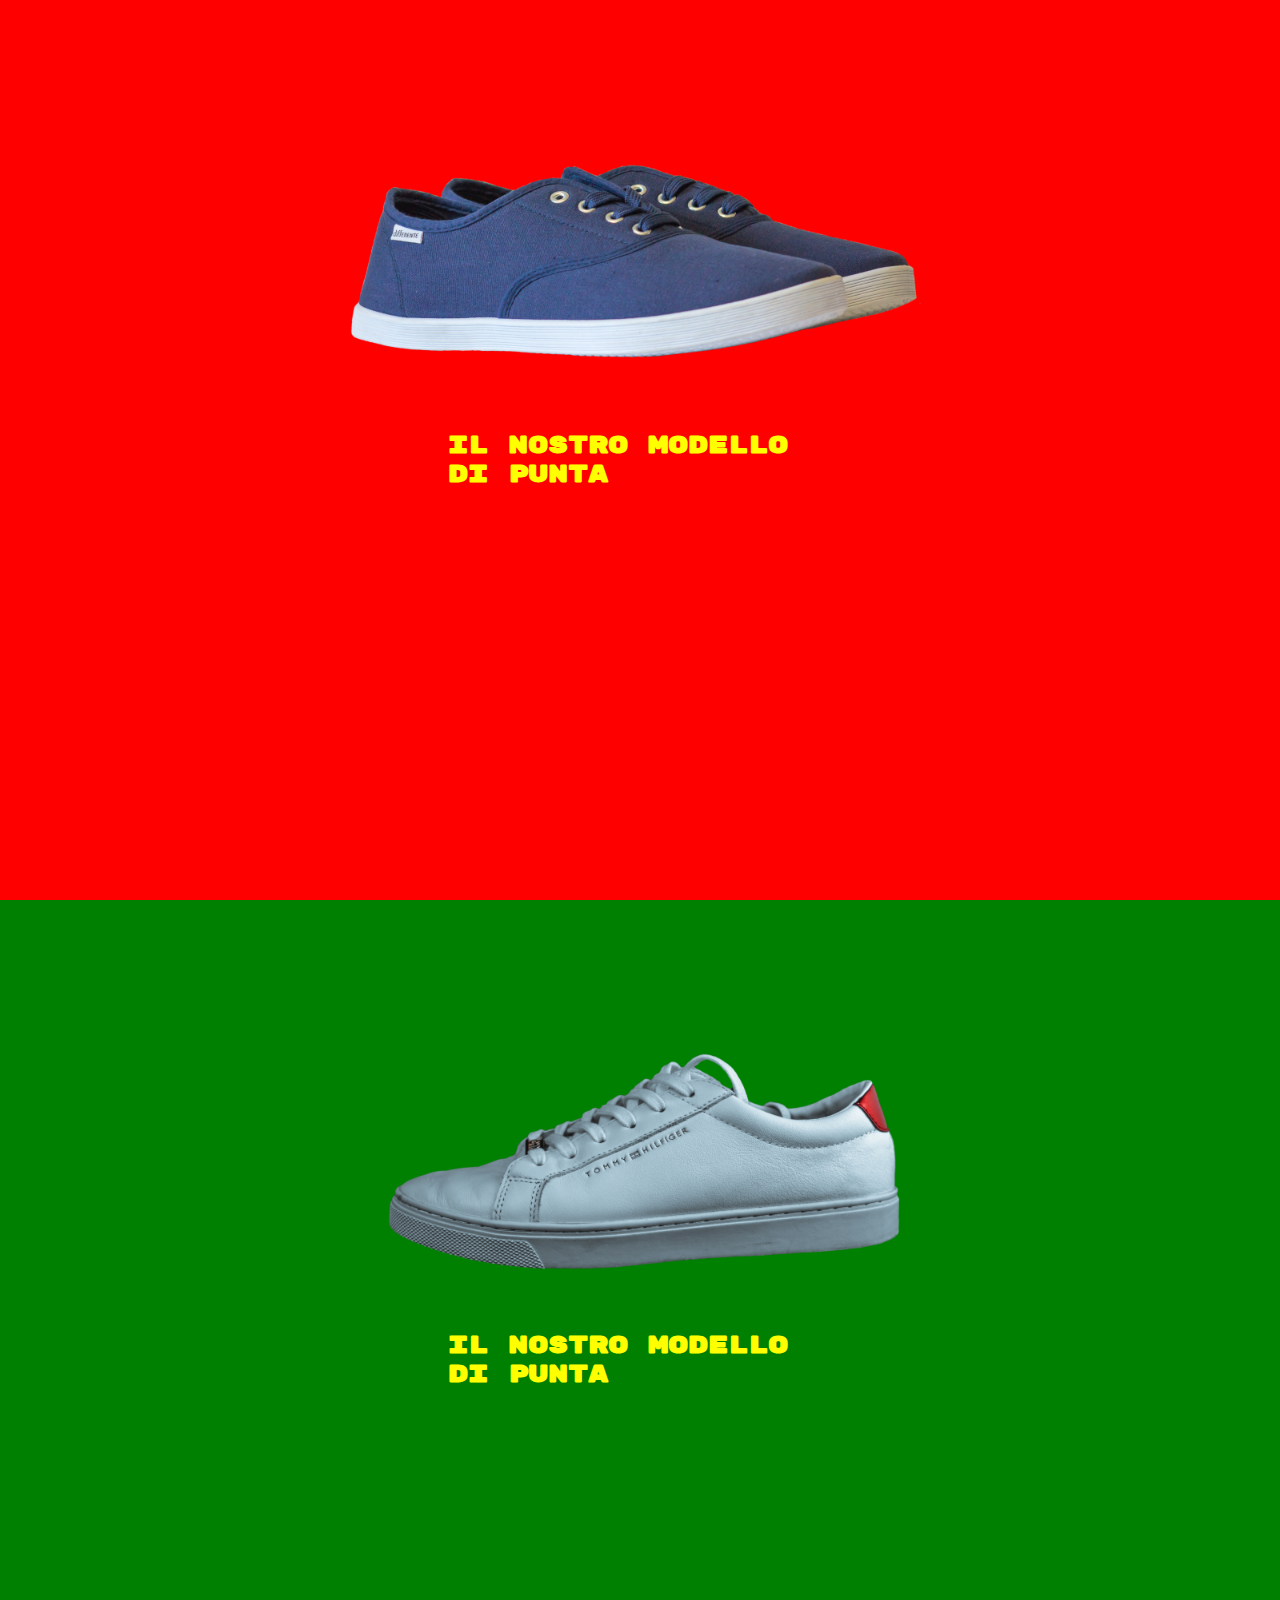
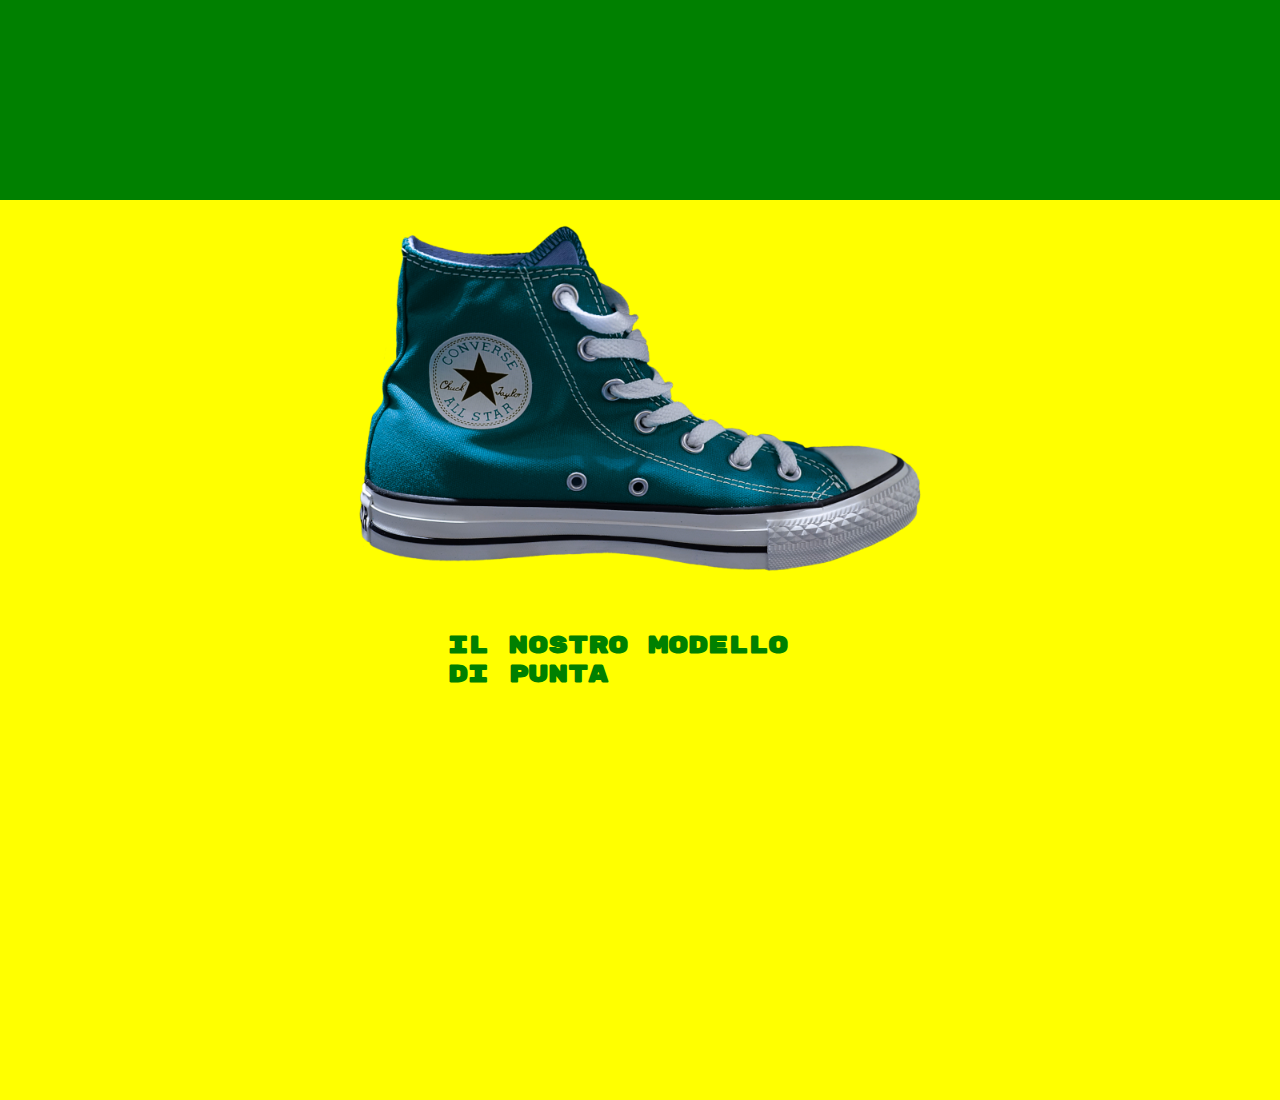
==== bonus/index.html @ 22ab0aa8 "Crezione file Bonus" ====
<!DOCTYPE html>
<html lang="en">
<head>
    <meta charset="UTF-8">
    <meta http-equiv="X-UA-Compatible" content="IE=edge">
    <meta name="viewport" content="width=device-width, initial-scale=1.0">
    <title>Document</title>
    <link rel="stylesheet" href="css/style.css">
    <link rel="preconnect" href="https://fonts.googleapis.com">
<link rel="preconnect" href="https://fonts.gstatic.com" crossorigin>
<link href="https://fonts.googleapis.com/css2?family=Rubik+Mono+One&display=swap" rel="stylesheet"> 
</head>
<body>

    <div class="contenitore">

        <div id="primo" class="box">
            <div class="struttura">
                <div class="scarpe"><img src="img/01.png" alt="scarpe di tela"></div>
                <h2 class="scritta gialla">IL NOSTRO MODELLO DI PUNTA</h2>
            </div>
        </div>

    </div>

    <div class="contenitore">

        <div id="secondo" class="box">
            <div class="struttura">
                <div class="scarpe"><img src="img/02.png" alt="scarpe sneakers"></div>
                <h2 class="scritta gialla">IL NOSTRO MODELLO DI PUNTA</h2>
            </div>
        </div>

    </div>

    <div class="contenitore">

        <div id="terzo" class="box">
            <div class="struttura">
                <div class="scarpe"><img src="img/03.png" alt="scarpe converse"></div>
                <h2 class="scritta verde">IL NOSTRO MODELLO DI PUNTA</h2>
            </div>
        </div>

    </div>

</body>
</html>
---- bonus/css/style.css ----
* {
    margin: 0;
    padding: 0;
    box-sizing: border-box;
    font-family: 'Rubik Mono One', sans-serif;
}

.contenitore {
    width: 100%;
    margin: auto;
}

.box {
    height: 100vh;
    width: 100%;
    position: relative;
}

.struttura {
    position: absolute;
    right: 25%;
    left: 25%;
}

#primo {
    background-color: red;
}

.scarpe img {
    height: 100%;
    width: 100%;
}

    
.scritta {
    width: 60%;
    position: relative;
    left: 20%;
}

.scritta.gialla {
    color: yellow;
}

#secondo {
    background-color: green;
}


#terzo {
    background-color: yellow;
}

.scritta.verde {
    color: green;
}
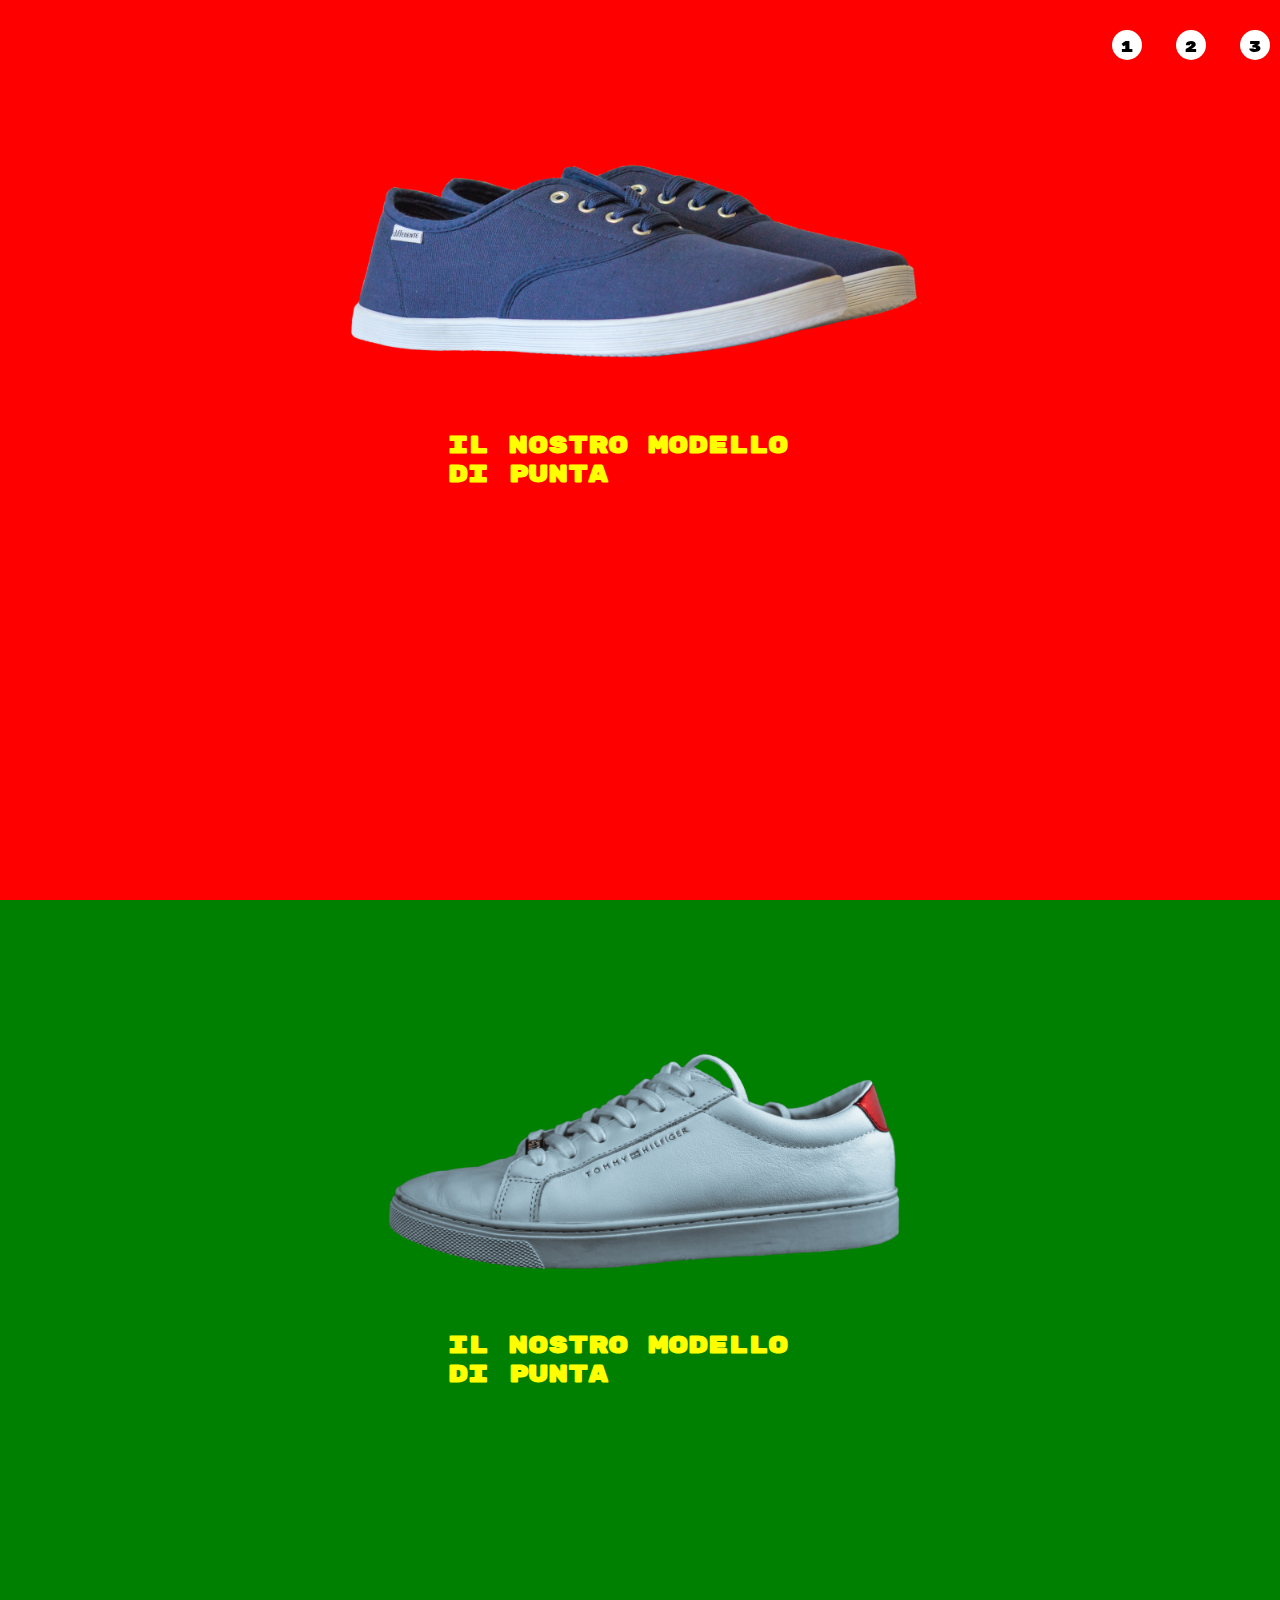
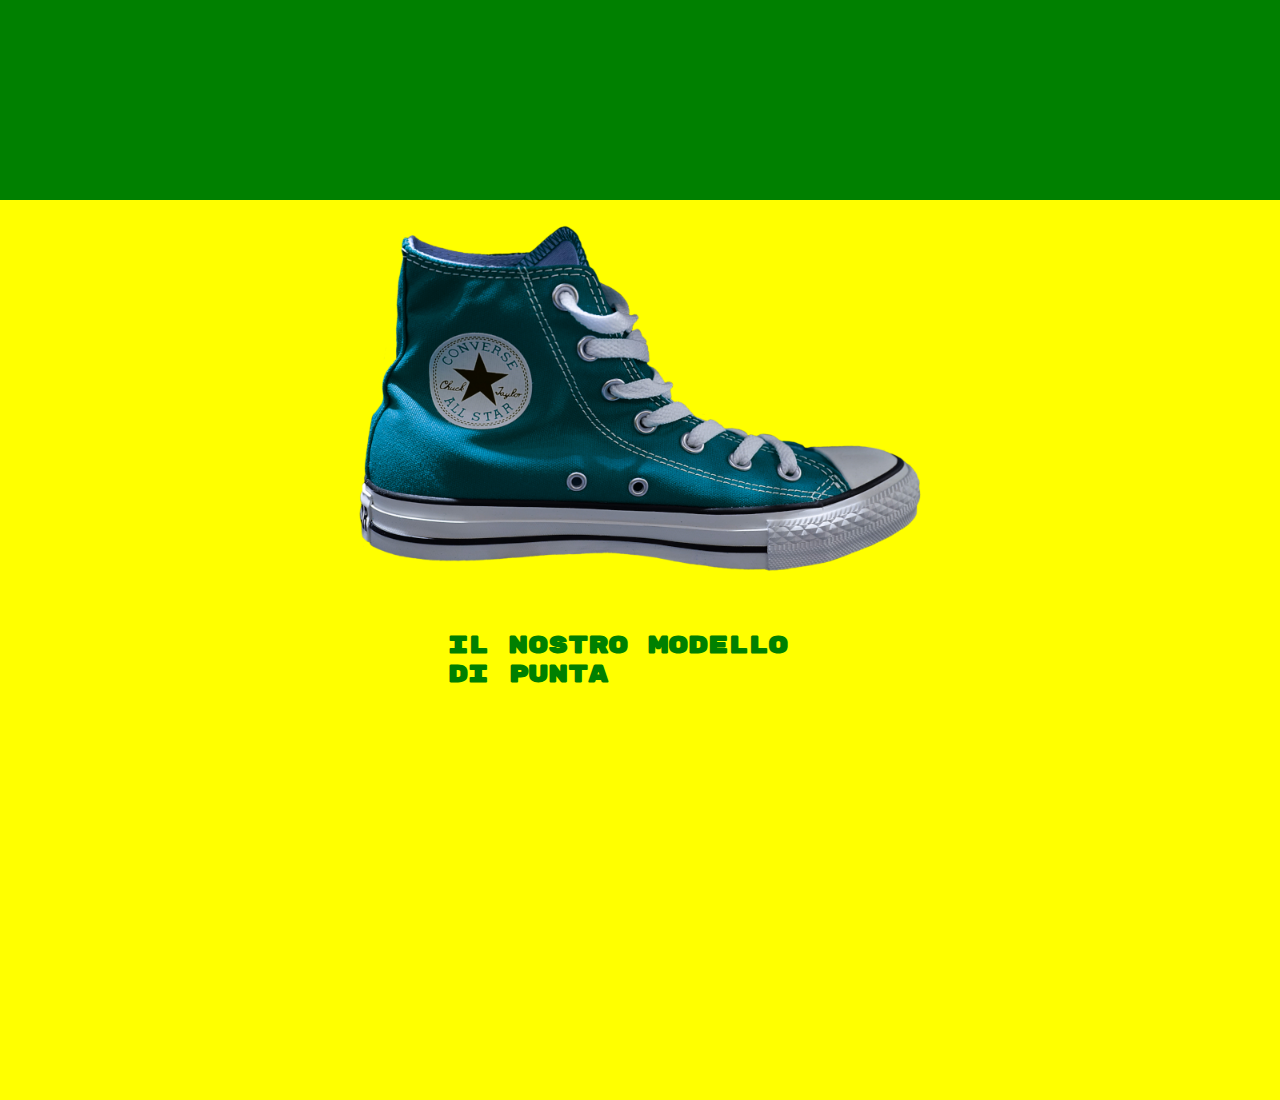
==== commit f0afc76c: "Aggiunta commenti e pulizia codice" ====
--- a/bonus/index.html
+++ b/bonus/index.html
@@ -11,39 +11,59 @@
 <link href="https://fonts.googleapis.com/css2?family=Rubik+Mono+One&display=swap" rel="stylesheet"> 
 </head>
 <body>
+    
+    <!-- Inizio Navigatore -->
+
+    <header>
+        <nav>
+            <ul>
+                <li><a class="navigazione" href="#primo">1</a></li>
+                <li><a class="navigazione" href="#secondo">2</a></li>
+                <li><a class="navigazione" href="#terzo">3</a></li>
+            </ul>
+        </nav>
+    </header>
+
+    <!-- Fine Navigatore -->
+
+    <!-- Inizio Primo Contenitore -->
 
     <div class="contenitore">
-
         <div id="primo" class="box">
             <div class="struttura">
                 <div class="scarpe"><img src="img/01.png" alt="scarpe di tela"></div>
                 <h2 class="scritta gialla">IL NOSTRO MODELLO DI PUNTA</h2>
             </div>
         </div>
-
     </div>
 
+    <!-- Fine Primo Contenitore -->
+
+    <!-- Inizio Secondo Contenitore -->
+
     <div class="contenitore">
-
         <div id="secondo" class="box">
             <div class="struttura">
                 <div class="scarpe"><img src="img/02.png" alt="scarpe sneakers"></div>
                 <h2 class="scritta gialla">IL NOSTRO MODELLO DI PUNTA</h2>
             </div>
         </div>
-
     </div>
 
+    <!-- Fine Secondo Contenitore -->
+
+    <!-- Inizio Terzo Contenitore -->
+
     <div class="contenitore">
-
         <div id="terzo" class="box">
             <div class="struttura">
                 <div class="scarpe"><img src="img/03.png" alt="scarpe converse"></div>
                 <h2 class="scritta verde">IL NOSTRO MODELLO DI PUNTA</h2>
             </div>
         </div>
+    </div>
 
-    </div>
+    <!-- Fine Terzo Contenitore -->
 
 </body>
 </html>--- a/bonus/css/style.css
+++ b/bonus/css/style.css
@@ -1,3 +1,5 @@
+    /* Inizio Common */
+
 * {
     margin: 0;
     padding: 0;
@@ -5,6 +7,49 @@
     font-family: 'Rubik Mono One', sans-serif;
 }
 
+html {
+    scroll-behavior: smooth;
+}
+
+    /* Fine Common */
+
+    /* Inizio Menu Navigazione */
+nav {
+    position: fixed;
+    top: 0;
+    right: 0;
+    z-index: 100;
+}
+
+nav ul li {
+    display: inline-block;
+}
+
+nav ul li a {
+    display: inline-block;
+    color:  black;
+    text-decoration: none;
+}
+
+a.navigazione {
+    display: inline-block;
+    height: 30px;
+    width: 30px;
+    background-color: white;
+    text-align: center;
+    margin: 30px 10px;
+    padding: 7px;
+    border-radius: 50%;
+
+}
+
+nav ul li a:hover {
+    box-shadow: 5px 5px 30px black
+}
+
+/* Fine Menu Navigazione */
+
+/* Inizio corpo principale */
 .contenitore {
     width: 100%;
     margin: auto;
@@ -53,4 +98,6 @@
 
 .scritta.verde {
     color: green;
-}+}
+
+/* Fine corpo principale */